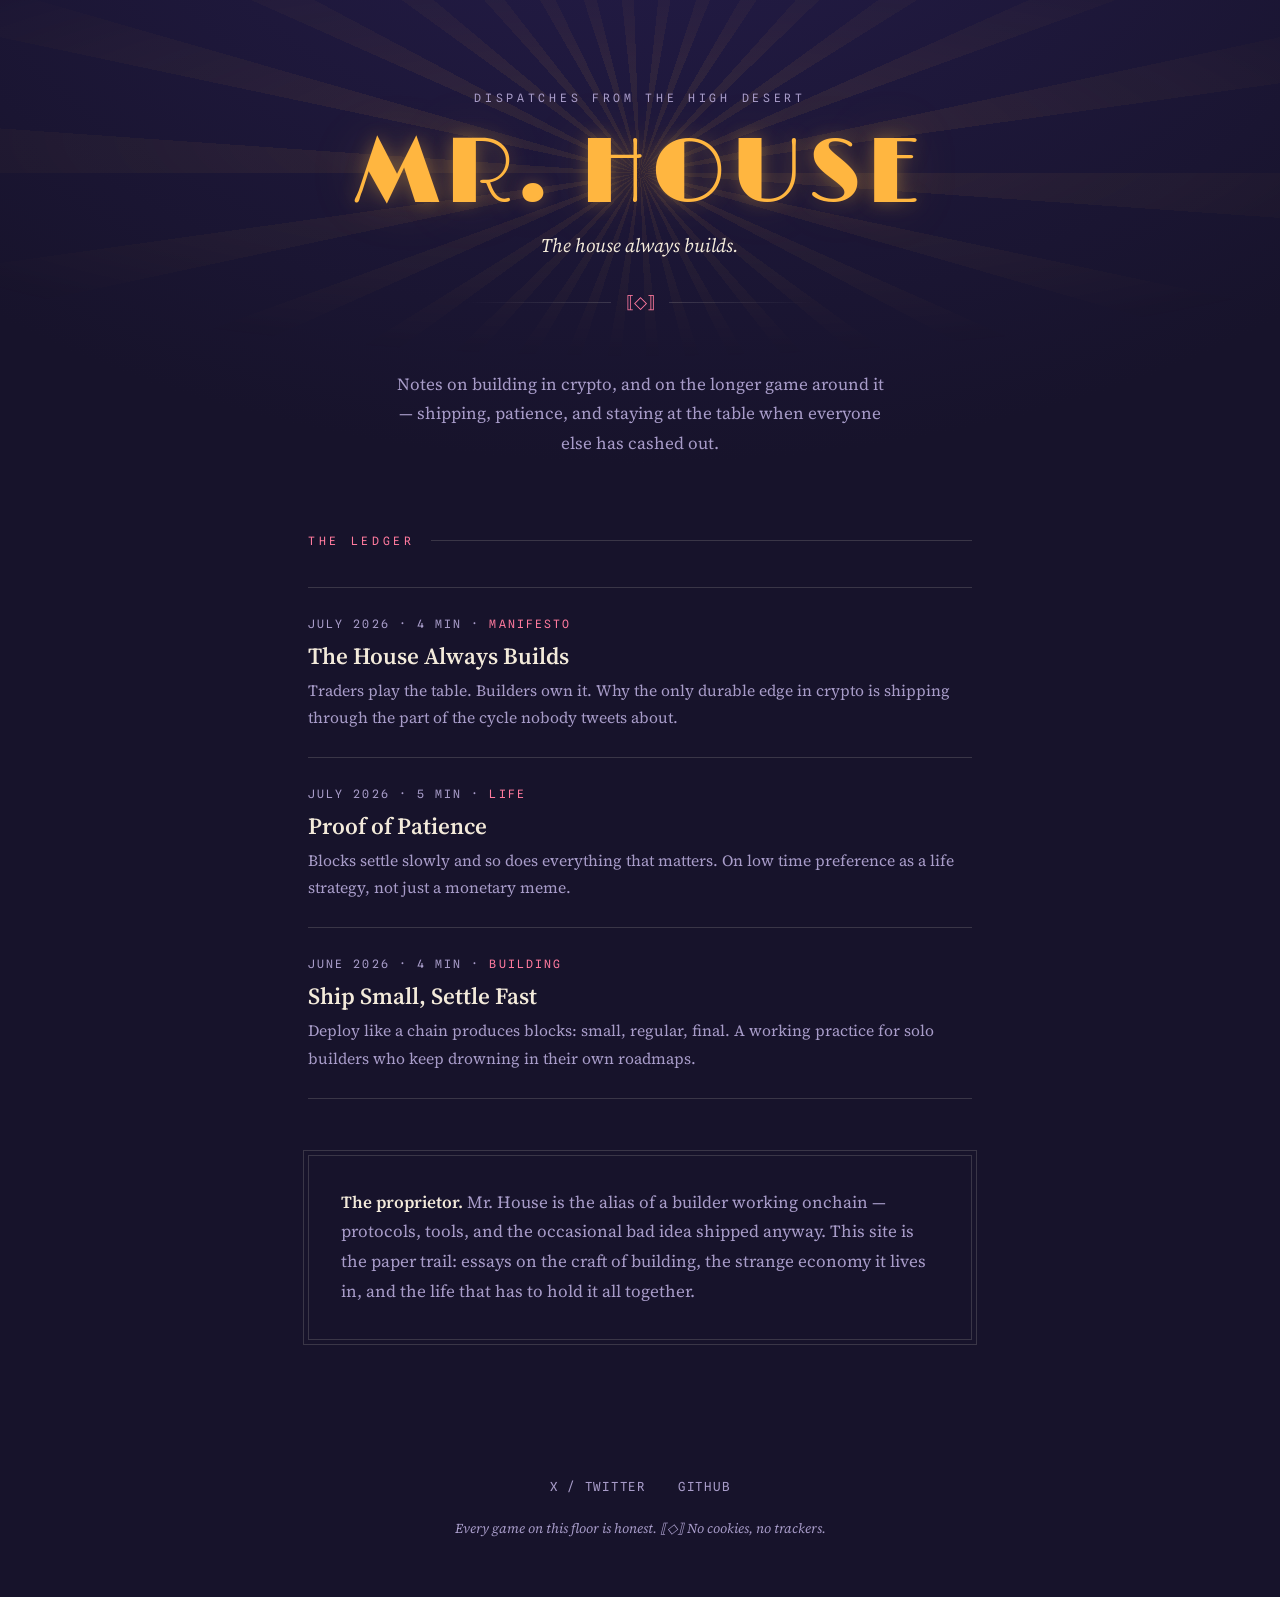
==== index.html @ 1b48f39d "Initial commit: Mr. House site — marquee masthead, three essays Co-Authored-By: Claude Fable 5 <nore" ====
<!doctype html>
<html lang="en">
<head>
  <meta charset="utf-8">
  <meta name="viewport" content="width=device-width, initial-scale=1">
  <title>Mr. House — The house always builds</title>
  <meta name="description" content="Dispatches on building, crypto, and the long game, from Mr. House.">
  <link rel="preconnect" href="https://fonts.googleapis.com">
  <link rel="preconnect" href="https://fonts.gstatic.com" crossorigin>
  <link href="https://fonts.googleapis.com/css2?family=Limelight&family=Source+Serif+4:ital,wght@0,400;0,600;1,400&family=Spline+Sans+Mono:wght@400;500&display=swap" rel="stylesheet">
  <link rel="stylesheet" href="style.css">
</head>
<body>

  <header class="marquee">
    <p class="est">Dispatches from the high desert</p>
    <h1>MR. HOUSE</h1>
    <p class="tagline">The house always builds.</p>
    <div class="deco-rule" aria-hidden="true">&#10214;&#9671;&#10215;</div>
  </header>

  <p class="intro">
    Notes on building in crypto, and on the longer game around it —
    shipping, patience, and staying at the table when everyone else
    has cashed out.
  </p>

  <main class="wrap ledger">
    <p class="section-label">The Ledger</p>

    <a class="entry" href="posts/the-house-always-builds.html">
      <p class="meta">July 2026 &middot; 4 min &middot; <span class="tag">Manifesto</span></p>
      <h2>The House Always Builds</h2>
      <p class="dek">Traders play the table. Builders own it. Why the only durable edge in crypto is shipping through the part of the cycle nobody tweets about.</p>
    </a>

    <a class="entry" href="posts/proof-of-patience.html">
      <p class="meta">July 2026 &middot; 5 min &middot; <span class="tag">Life</span></p>
      <h2>Proof of Patience</h2>
      <p class="dek">Blocks settle slowly and so does everything that matters. On low time preference as a life strategy, not just a monetary meme.</p>
    </a>

    <a class="entry" href="posts/ship-small-settle-fast.html">
      <p class="meta">June 2026 &middot; 4 min &middot; <span class="tag">Building</span></p>
      <h2>Ship Small, Settle Fast</h2>
      <p class="dek">Deploy like a chain produces blocks: small, regular, final. A working practice for solo builders who keep drowning in their own roadmaps.</p>
    </a>

    <div class="proprietor">
      <p><strong>The proprietor.</strong> Mr. House is the alias of a builder working
      onchain — protocols, tools, and the occasional bad idea shipped anyway.
      This site is the paper trail: essays on the craft of building, the strange
      economy it lives in, and the life that has to hold it all together.</p>
    </div>
  </main>

  <footer>
    <div class="links">
      <a href="https://x.com/MrHouse_eth">X / Twitter</a>
      <a href="https://github.com/mrhouse223">GitHub</a>
    </div>
    <p class="colophon">Every game on this floor is honest. &#10214;&#9671;&#10215; No cookies, no trackers.</p>
  </footer>

</body>
</html>
---- style.css ----
/* ——— Mr. House — desert-deco token system ——— */

:root {
  --night: #17132b;      /* page background: high-desert night */
  --felt: #201a3d;       /* raised surfaces */
  --paper: #f3eada;      /* primary text: warm paper */
  --dust: #a89cc9;       /* secondary text: dusk lavender */
  --amber: #ffb640;      /* neon marquee amber */
  --amber-soft: rgba(255, 182, 64, 0.35);
  --rose: #ff7a9e;       /* secondary neon: sign rose */
  --line: rgba(243, 234, 218, 0.16);

  --font-display: "Limelight", "Georgia", serif;
  --font-body: "Source Serif 4", "Georgia", serif;
  --font-mono: "Spline Sans Mono", "Menlo", monospace;
}

* { box-sizing: border-box; margin: 0; padding: 0; }

html { scroll-behavior: smooth; }

body {
  background: var(--night);
  background-image: radial-gradient(
    ellipse 120% 60% at 50% -10%,
    #241c49 0%,
    var(--night) 65%
  );
  color: var(--paper);
  font-family: var(--font-body);
  font-size: 1.0625rem;
  line-height: 1.75;
  -webkit-font-smoothing: antialiased;
}

a { color: inherit; }

a:focus-visible {
  outline: 2px solid var(--amber);
  outline-offset: 3px;
  border-radius: 2px;
}

::selection { background: var(--amber); color: var(--night); }

.wrap {
  max-width: 44rem;
  margin: 0 auto;
  padding: 0 1.25rem;
}

/* ——— Masthead: the marquee ——— */

.marquee {
  position: relative;
  text-align: center;
  padding: 5.5rem 1.25rem 3.25rem;
  overflow: hidden;
}

/* sunburst rays behind the sign */
.marquee::before {
  content: "";
  position: absolute;
  inset: -40% -20% 0;
  background: repeating-conic-gradient(
    from -90deg at 50% 62%,
    rgba(255, 182, 64, 0.07) 0deg 4deg,
    transparent 4deg 12deg
  );
  -webkit-mask-image: radial-gradient(ellipse 70% 60% at 50% 55%, #000 20%, transparent 72%);
  mask-image: radial-gradient(ellipse 70% 60% at 50% 55%, #000 20%, transparent 72%);
  pointer-events: none;
}

.marquee > * { position: relative; }

.marquee .est {
  font-family: var(--font-mono);
  font-size: 0.72rem;
  letter-spacing: 0.32em;
  text-transform: uppercase;
  color: var(--dust);
}

.marquee h1 {
  font-family: var(--font-display);
  font-weight: 400;
  font-size: clamp(2.9rem, 10vw, 5.75rem);
  letter-spacing: 0.06em;
  line-height: 1.05;
  margin: 1.1rem 0 0.4rem;
  color: var(--amber);
  text-shadow:
    0 0 18px var(--amber-soft),
    0 0 60px rgba(255, 182, 64, 0.18);
  animation: neon-on 1.6s ease-out both;
}

.marquee h1 a { text-decoration: none; }

.marquee .tagline {
  font-style: italic;
  font-size: 1.2rem;
  color: var(--paper);
}

.marquee .deco-rule {
  display: flex;
  align-items: center;
  justify-content: center;
  gap: 0.9rem;
  margin: 1.6rem auto 0;
  max-width: 22rem;
  color: var(--rose);
}

.marquee .deco-rule::before,
.marquee .deco-rule::after {
  content: "";
  flex: 1;
  height: 1px;
  background: linear-gradient(to var(--dir, right), transparent, var(--line));
}

.marquee .deco-rule::before { --dir: right; }
.marquee .deco-rule::after { --dir: left; }

@keyframes neon-on {
  0% { opacity: 0; text-shadow: none; }
  8% { opacity: 1; }
  14% { opacity: 0.3; }
  22% { opacity: 1; }
  27% { opacity: 0.45; text-shadow: none; }
  38% { opacity: 1; }
  100% {
    opacity: 1;
    text-shadow:
      0 0 18px var(--amber-soft),
      0 0 60px rgba(255, 182, 64, 0.18);
  }
}

@media (prefers-reduced-motion: reduce) {
  html { scroll-behavior: auto; }
  .marquee h1 { animation: none; }
}

/* ——— Intro ——— */

.intro {
  text-align: center;
  color: var(--dust);
  max-width: 34rem;
  margin: 0 auto 4.5rem;
  padding: 0 1.25rem;
}

/* ——— The ledger: essay list ——— */

.ledger { padding-bottom: 3rem; }

.section-label {
  font-family: var(--font-mono);
  font-size: 0.72rem;
  letter-spacing: 0.32em;
  text-transform: uppercase;
  color: var(--rose);
  display: flex;
  align-items: center;
  gap: 1rem;
  margin-bottom: 2.25rem;
}

.section-label::after {
  content: "";
  flex: 1;
  height: 1px;
  background: var(--line);
}

.entry {
  display: block;
  text-decoration: none;
  padding: 1.6rem 0;
  border-bottom: 1px solid var(--line);
}

.entry:first-of-type { border-top: 1px solid var(--line); }

.entry .meta {
  font-family: var(--font-mono);
  font-size: 0.72rem;
  letter-spacing: 0.18em;
  text-transform: uppercase;
  color: var(--dust);
}

.entry .meta .tag { color: var(--rose); }

.entry h2 {
  font-weight: 600;
  font-size: 1.45rem;
  line-height: 1.3;
  margin: 0.45rem 0 0.35rem;
  transition: color 160ms ease, text-shadow 160ms ease;
}

.entry:hover h2,
.entry:focus-visible h2 {
  color: var(--amber);
  text-shadow: 0 0 24px rgba(255, 182, 64, 0.25);
}

.entry .dek {
  color: var(--dust);
  font-size: 0.98rem;
}

/* ——— Post pages ——— */

.post-marquee {
  text-align: center;
  padding: 2.75rem 1.25rem 0;
}

.post-marquee .home {
  font-family: var(--font-display);
  font-weight: 400;
  font-size: 1.35rem;
  letter-spacing: 0.08em;
  color: var(--amber);
  text-decoration: none;
  text-shadow: 0 0 14px var(--amber-soft);
}

article.post { padding: 3rem 0 2rem; }

.post header { margin-bottom: 2.5rem; }

.post .meta {
  font-family: var(--font-mono);
  font-size: 0.72rem;
  letter-spacing: 0.18em;
  text-transform: uppercase;
  color: var(--dust);
}

.post .meta .tag { color: var(--rose); }

.post h1 {
  font-weight: 600;
  font-size: clamp(1.8rem, 5vw, 2.5rem);
  line-height: 1.2;
  margin: 0.6rem 0 0;
}

.post p + p { margin-top: 1.35rem; }

.post em { color: var(--dust); }

.post .end-mark {
  text-align: center;
  color: var(--rose);
  margin-top: 3rem;
  font-size: 1.1rem;
}

.post-nav {
  margin-top: 2.5rem;
  padding-top: 1.5rem;
  border-top: 1px solid var(--line);
}

.post-nav a {
  font-family: var(--font-mono);
  font-size: 0.78rem;
  letter-spacing: 0.14em;
  text-transform: uppercase;
  color: var(--dust);
  text-decoration: none;
}

.post-nav a:hover { color: var(--amber); }

/* ——— The proprietor: about ——— */

.proprietor {
  margin: 3.5rem 0;
  padding: 2rem;
  border: 1px solid var(--line);
  outline: 1px solid var(--line);
  outline-offset: 4px;
}

.proprietor p { color: var(--dust); }

.proprietor p strong { color: var(--paper); font-weight: 600; }

/* ——— Footer ——— */

footer {
  text-align: center;
  padding: 2rem 1.25rem 3.5rem;
  color: var(--dust);
}

footer .links {
  display: flex;
  justify-content: center;
  gap: 2rem;
  font-family: var(--font-mono);
  font-size: 0.78rem;
  letter-spacing: 0.14em;
  text-transform: uppercase;
  margin-bottom: 1.25rem;
}

footer .links a { text-decoration: none; color: var(--dust); transition: color 160ms ease; }

footer .links a:hover { color: var(--amber); }

footer .colophon { font-size: 0.85rem; font-style: italic; }

@media (max-width: 480px) {
  .marquee { padding-top: 3.5rem; }
  footer .links { gap: 1.1rem; flex-wrap: wrap; }
  .proprietor { padding: 1.4rem; }
}
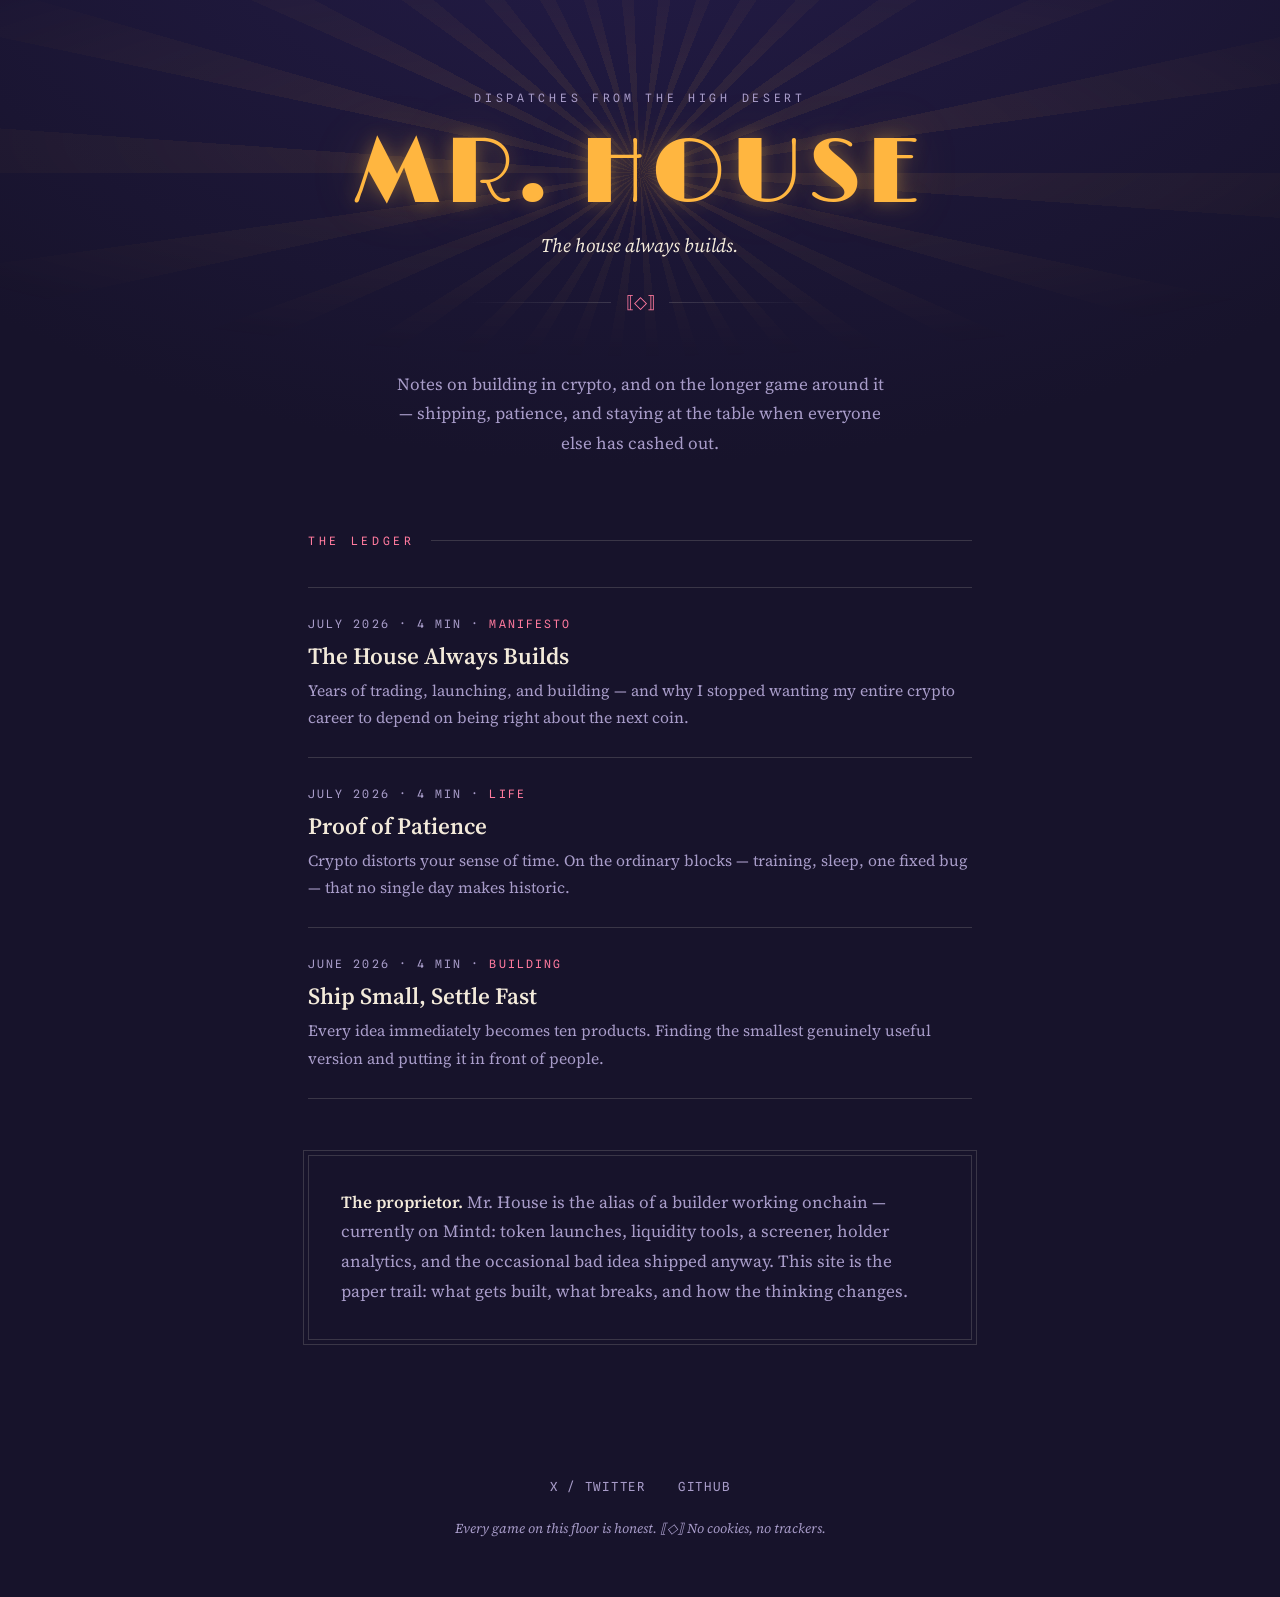
==== commit d18d3b61: "Replace starter essays with Mr. House's own writing All three posts rewritten in first person with r" ====
--- a/index.html
+++ b/index.html
@@ -31,26 +31,26 @@
     <a class="entry" href="posts/the-house-always-builds.html">
       <p class="meta">July 2026 &middot; 4 min &middot; <span class="tag">Manifesto</span></p>
       <h2>The House Always Builds</h2>
-      <p class="dek">Traders play the table. Builders own it. Why the only durable edge in crypto is shipping through the part of the cycle nobody tweets about.</p>
+      <p class="dek">Years of trading, launching, and building — and why I stopped wanting my entire crypto career to depend on being right about the next coin.</p>
     </a>
 
     <a class="entry" href="posts/proof-of-patience.html">
-      <p class="meta">July 2026 &middot; 5 min &middot; <span class="tag">Life</span></p>
+      <p class="meta">July 2026 &middot; 4 min &middot; <span class="tag">Life</span></p>
       <h2>Proof of Patience</h2>
-      <p class="dek">Blocks settle slowly and so does everything that matters. On low time preference as a life strategy, not just a monetary meme.</p>
+      <p class="dek">Crypto distorts your sense of time. On the ordinary blocks — training, sleep, one fixed bug — that no single day makes historic.</p>
     </a>
 
     <a class="entry" href="posts/ship-small-settle-fast.html">
       <p class="meta">June 2026 &middot; 4 min &middot; <span class="tag">Building</span></p>
       <h2>Ship Small, Settle Fast</h2>
-      <p class="dek">Deploy like a chain produces blocks: small, regular, final. A working practice for solo builders who keep drowning in their own roadmaps.</p>
+      <p class="dek">Every idea immediately becomes ten products. Finding the smallest genuinely useful version and putting it in front of people.</p>
     </a>
 
     <div class="proprietor">
       <p><strong>The proprietor.</strong> Mr. House is the alias of a builder working
-      onchain — protocols, tools, and the occasional bad idea shipped anyway.
-      This site is the paper trail: essays on the craft of building, the strange
-      economy it lives in, and the life that has to hold it all together.</p>
+      onchain — currently on Mintd: token launches, liquidity tools, a screener,
+      holder analytics, and the occasional bad idea shipped anyway. This site is
+      the paper trail: what gets built, what breaks, and how the thinking changes.</p>
     </div>
   </main>
 
--- a/style.css
+++ b/style.css
@@ -257,6 +257,20 @@
 
 .post p + p { margin-top: 1.35rem; }
 
+.post ol {
+  margin: 1.35rem 0 1.35rem 1.5rem;
+}
+
+.post ol li { padding-left: 0.35rem; }
+
+.post ol li + li { margin-top: 0.5rem; }
+
+.post ol li::marker {
+  font-family: var(--font-mono);
+  font-size: 0.85rem;
+  color: var(--amber);
+}
+
 .post em { color: var(--dust); }
 
 .post .end-mark {
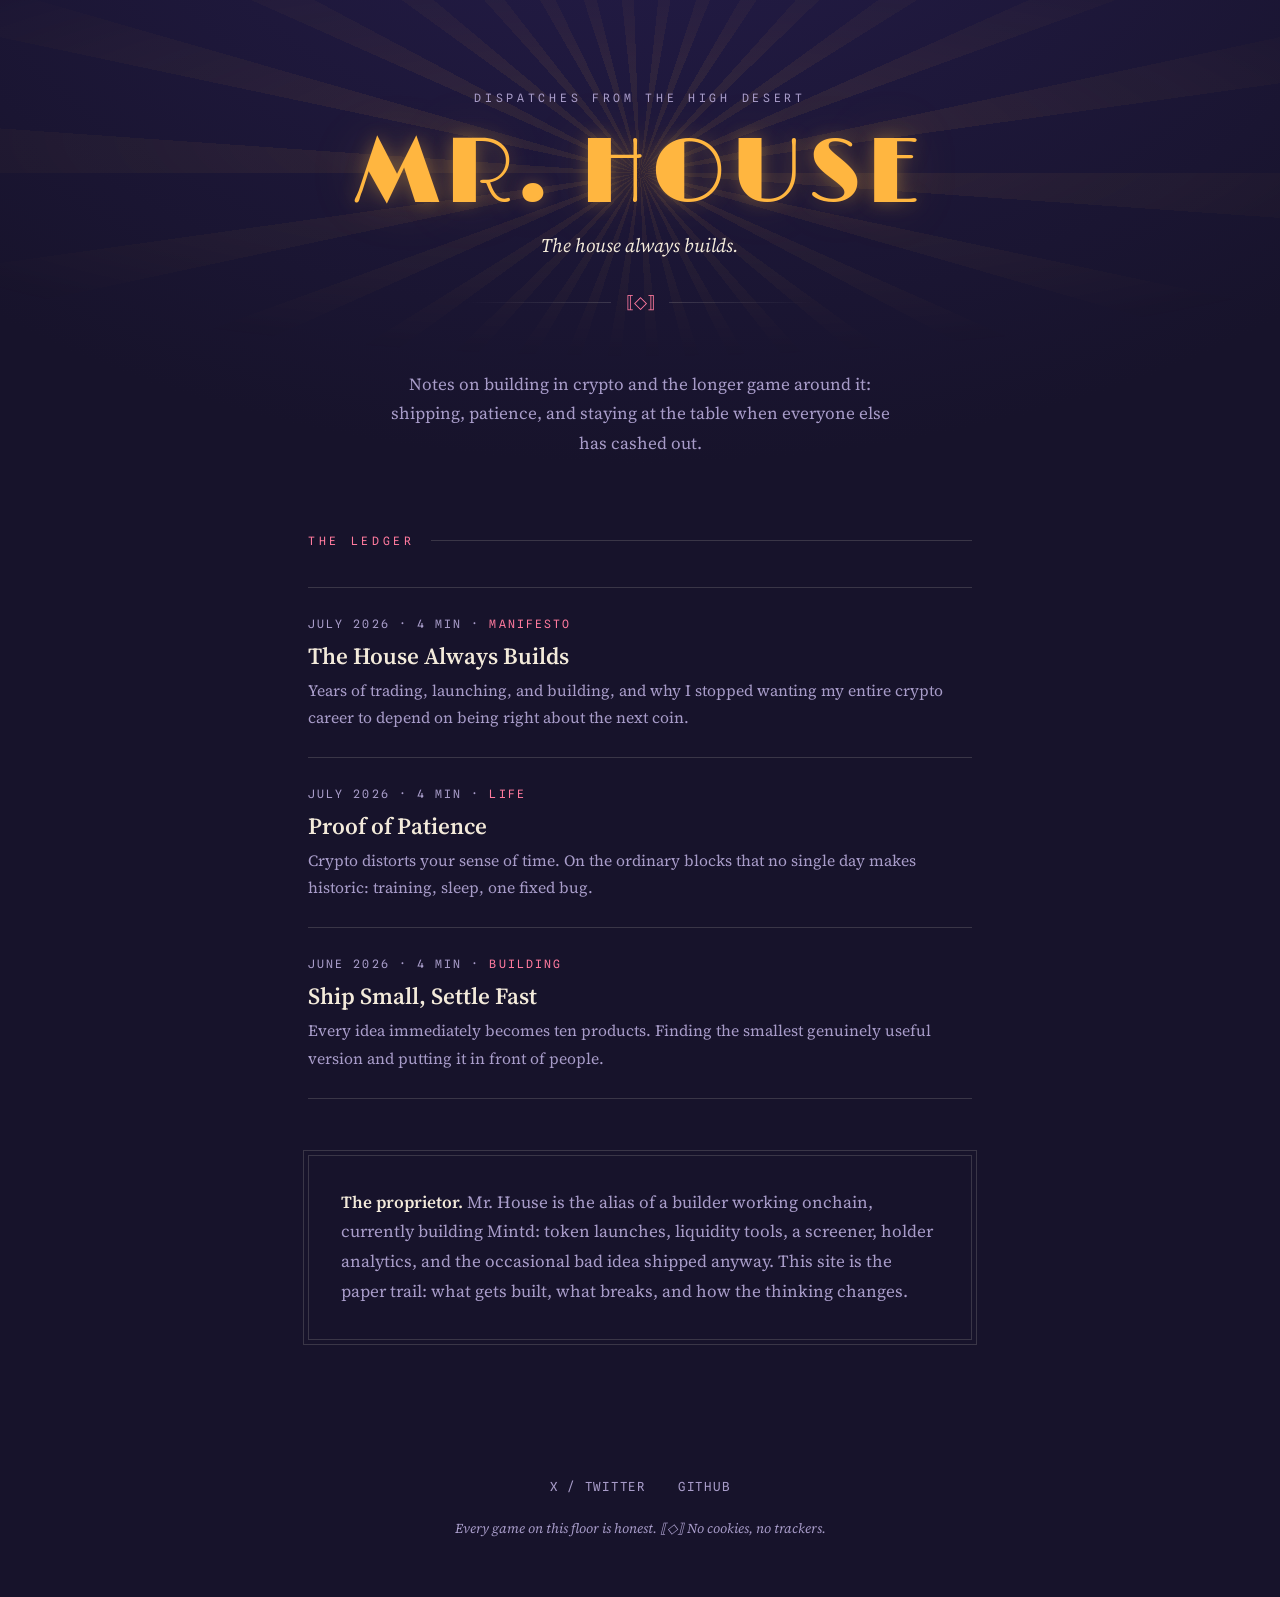
==== commit 7a33f0e9: "Remove em dashes from site copy and README Co-Authored-By: Claude Fable 5 <noreply@anthropic.com>" ====
--- a/index.html
+++ b/index.html
@@ -3,7 +3,7 @@
 <head>
   <meta charset="utf-8">
   <meta name="viewport" content="width=device-width, initial-scale=1">
-  <title>Mr. House — The house always builds</title>
+  <title>Mr. House · The house always builds</title>
   <meta name="description" content="Dispatches on building, crypto, and the long game, from Mr. House.">
   <link rel="preconnect" href="https://fonts.googleapis.com">
   <link rel="preconnect" href="https://fonts.gstatic.com" crossorigin>
@@ -20,7 +20,7 @@
   </header>
 
   <p class="intro">
-    Notes on building in crypto, and on the longer game around it —
+    Notes on building in crypto and the longer game around it:
     shipping, patience, and staying at the table when everyone else
     has cashed out.
   </p>
@@ -31,13 +31,13 @@
     <a class="entry" href="posts/the-house-always-builds.html">
       <p class="meta">July 2026 &middot; 4 min &middot; <span class="tag">Manifesto</span></p>
       <h2>The House Always Builds</h2>
-      <p class="dek">Years of trading, launching, and building — and why I stopped wanting my entire crypto career to depend on being right about the next coin.</p>
+      <p class="dek">Years of trading, launching, and building, and why I stopped wanting my entire crypto career to depend on being right about the next coin.</p>
     </a>
 
     <a class="entry" href="posts/proof-of-patience.html">
       <p class="meta">July 2026 &middot; 4 min &middot; <span class="tag">Life</span></p>
       <h2>Proof of Patience</h2>
-      <p class="dek">Crypto distorts your sense of time. On the ordinary blocks — training, sleep, one fixed bug — that no single day makes historic.</p>
+      <p class="dek">Crypto distorts your sense of time. On the ordinary blocks that no single day makes historic: training, sleep, one fixed bug.</p>
     </a>
 
     <a class="entry" href="posts/ship-small-settle-fast.html">
@@ -48,7 +48,7 @@
 
     <div class="proprietor">
       <p><strong>The proprietor.</strong> Mr. House is the alias of a builder working
-      onchain — currently on Mintd: token launches, liquidity tools, a screener,
+      onchain, currently building Mintd: token launches, liquidity tools, a screener,
       holder analytics, and the occasional bad idea shipped anyway. This site is
       the paper trail: what gets built, what breaks, and how the thinking changes.</p>
     </div>
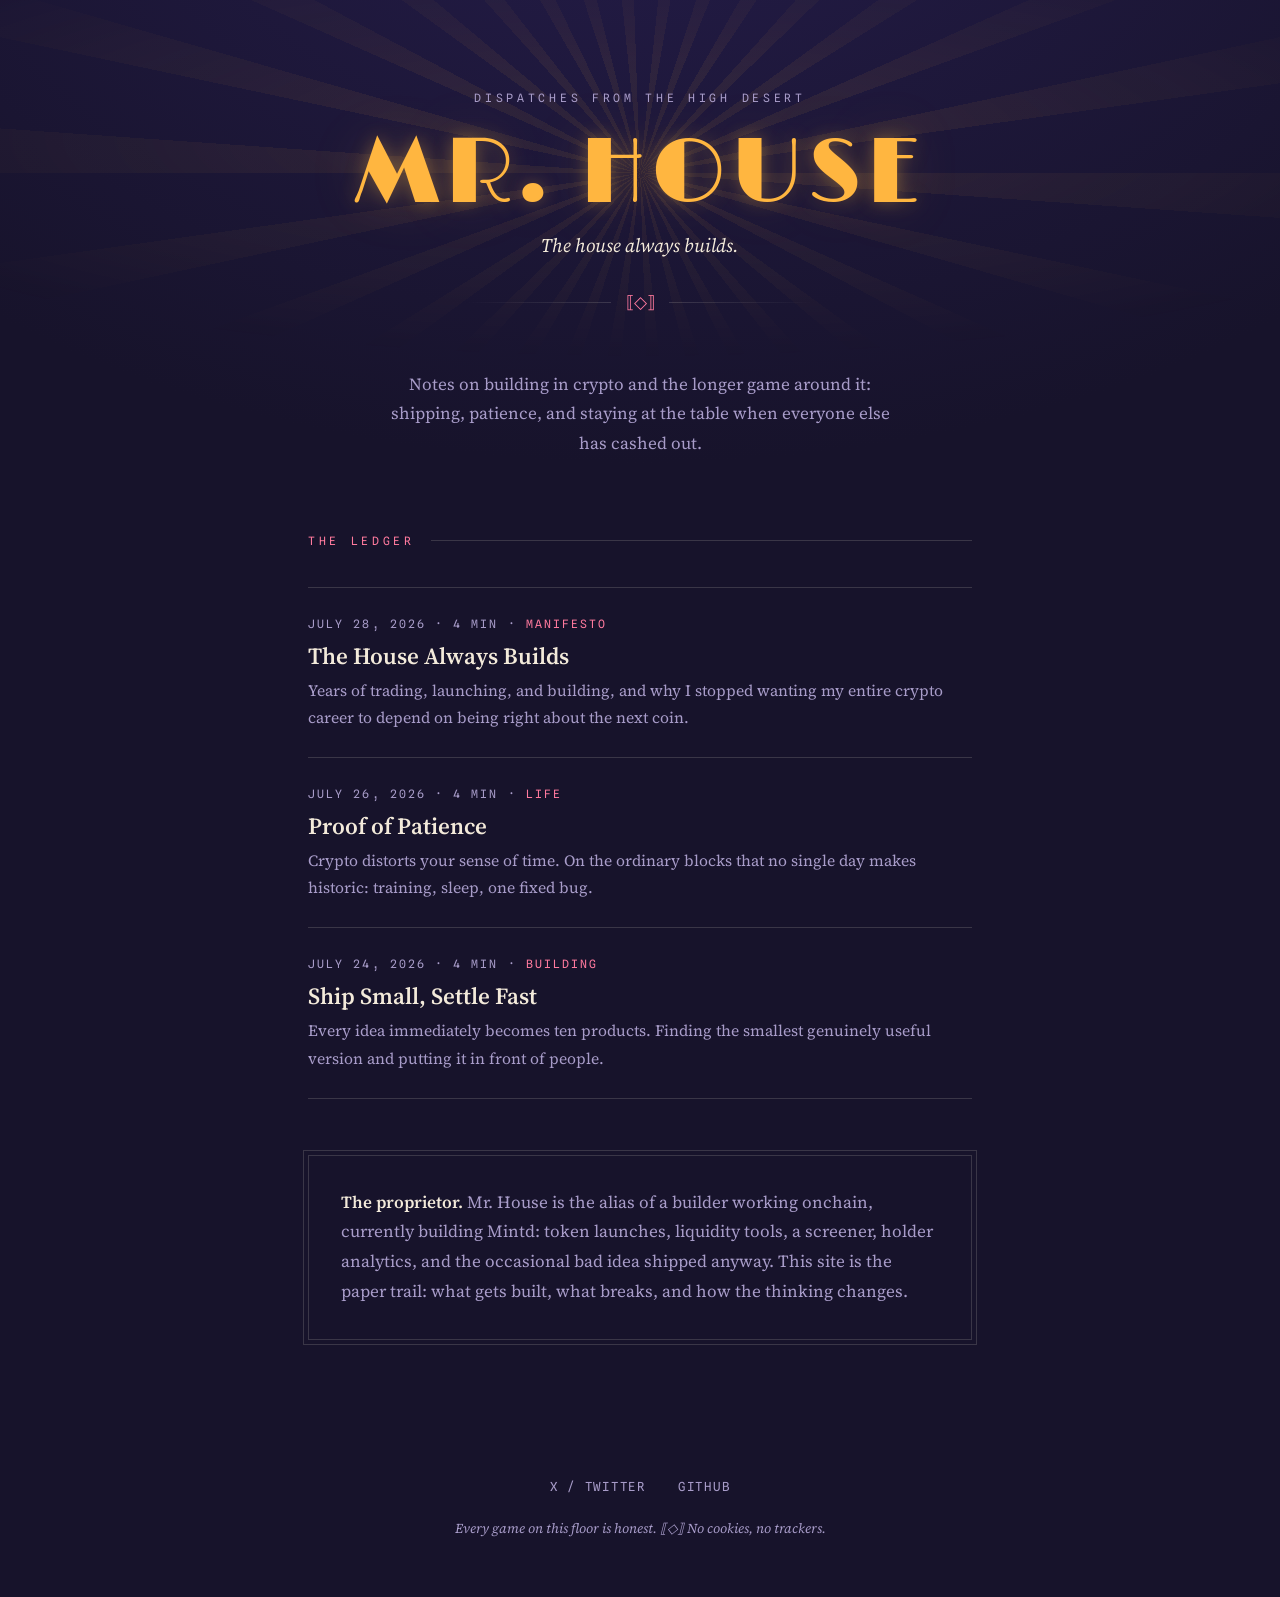
==== commit 970912be: "Date the essays: Jul 24, 26, and 28 Co-Authored-By: Claude Fable 5 <noreply@anthropic.com>" ====
--- a/index.html
+++ b/index.html
@@ -29,19 +29,19 @@
     <p class="section-label">The Ledger</p>
 
     <a class="entry" href="posts/the-house-always-builds.html">
-      <p class="meta">July 2026 &middot; 4 min &middot; <span class="tag">Manifesto</span></p>
+      <p class="meta">July 28, 2026 &middot; 4 min &middot; <span class="tag">Manifesto</span></p>
       <h2>The House Always Builds</h2>
       <p class="dek">Years of trading, launching, and building, and why I stopped wanting my entire crypto career to depend on being right about the next coin.</p>
     </a>
 
     <a class="entry" href="posts/proof-of-patience.html">
-      <p class="meta">July 2026 &middot; 4 min &middot; <span class="tag">Life</span></p>
+      <p class="meta">July 26, 2026 &middot; 4 min &middot; <span class="tag">Life</span></p>
       <h2>Proof of Patience</h2>
       <p class="dek">Crypto distorts your sense of time. On the ordinary blocks that no single day makes historic: training, sleep, one fixed bug.</p>
     </a>
 
     <a class="entry" href="posts/ship-small-settle-fast.html">
-      <p class="meta">June 2026 &middot; 4 min &middot; <span class="tag">Building</span></p>
+      <p class="meta">July 24, 2026 &middot; 4 min &middot; <span class="tag">Building</span></p>
       <h2>Ship Small, Settle Fast</h2>
       <p class="dek">Every idea immediately becomes ten products. Finding the smallest genuinely useful version and putting it in front of people.</p>
     </a>
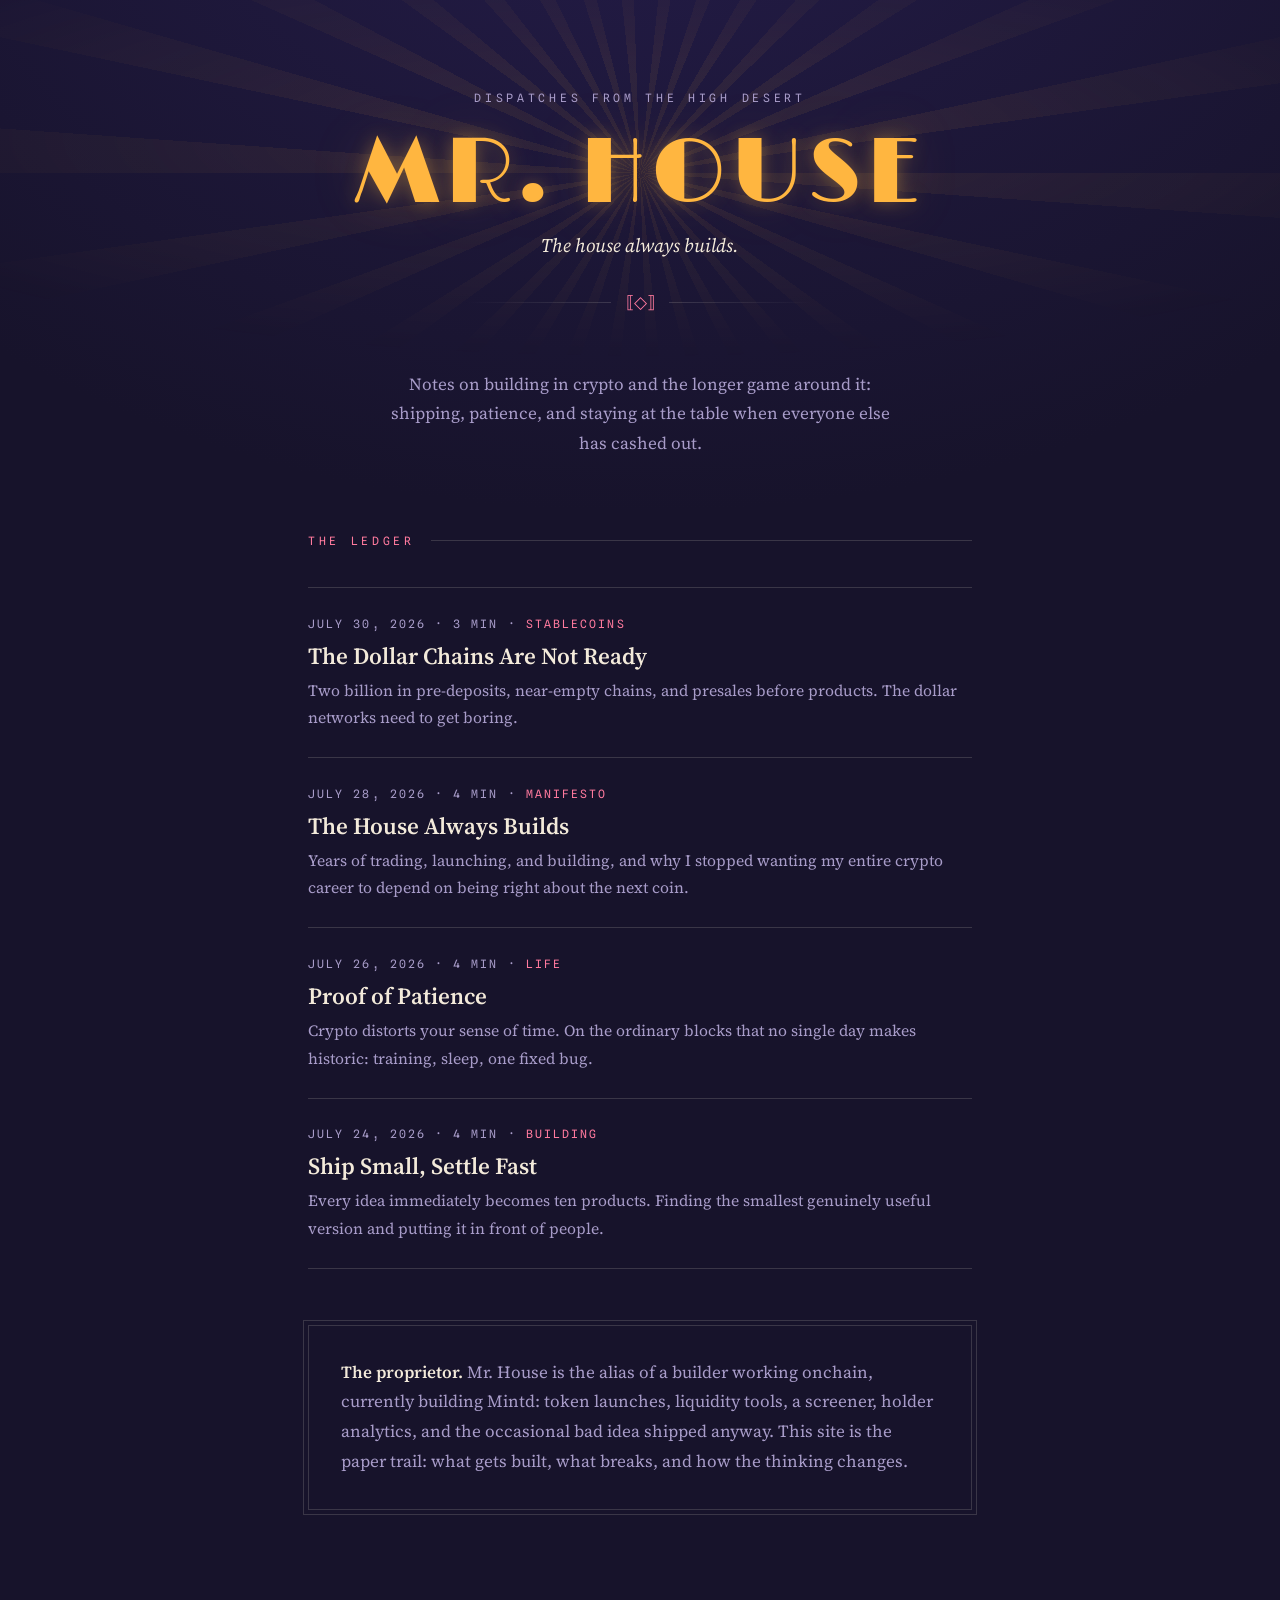
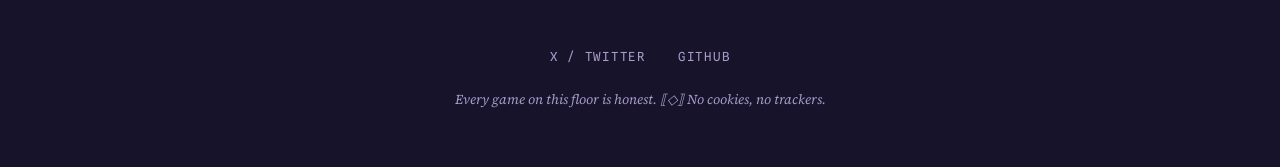
==== commit 53bccbc0: "New essay: The Dollar Chains Are Not Ready Stable's empty chain, Arc's presold hype, and why stablec" ====
--- a/index.html
+++ b/index.html
@@ -27,6 +27,12 @@
 
   <main class="wrap ledger">
     <p class="section-label">The Ledger</p>
+
+    <a class="entry" href="posts/the-dollar-chains-are-not-ready.html">
+      <p class="meta">July 30, 2026 &middot; 3 min &middot; <span class="tag">Stablecoins</span></p>
+      <h2>The Dollar Chains Are Not Ready</h2>
+      <p class="dek">Two billion in pre-deposits, near-empty chains, and presales before products. The dollar networks need to get boring.</p>
+    </a>
 
     <a class="entry" href="posts/the-house-always-builds.html">
       <p class="meta">July 28, 2026 &middot; 4 min &middot; <span class="tag">Manifesto</span></p>
